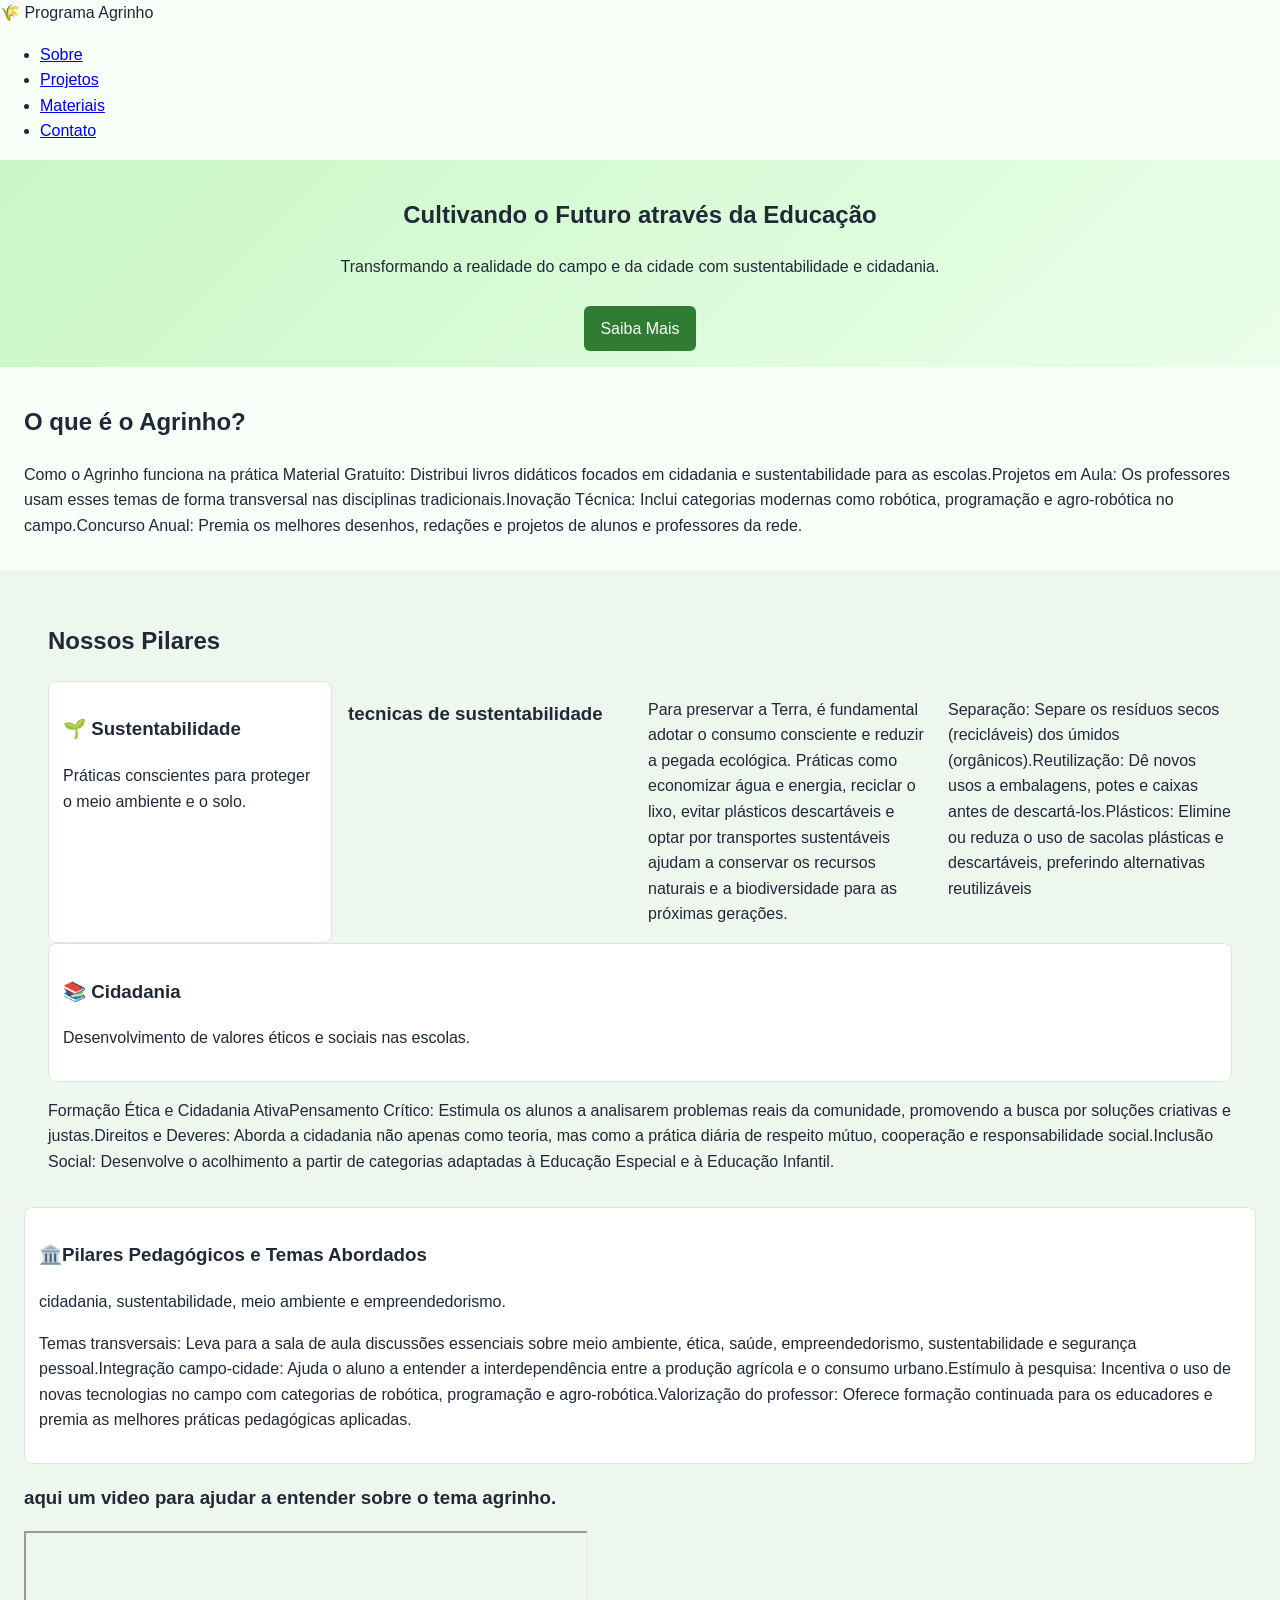
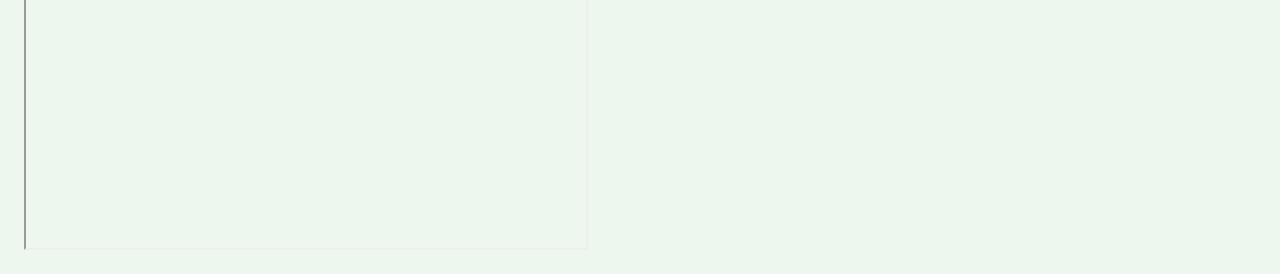
==== index.html @ cb4c1489 "Rename _!DOCTYPE html_.html to index.html" ====
<!DOCTYPE html>
<html lang="pt-BR">
<head>
    <meta charset="UTF-8">
    <meta name="viewport" content="width=device-width, initial-scale=1.0">
    <title>Programa Agrinho - Educação e Sustentabilidade</title>
    <link rel="stylesheet" href="style.css">
</head>
<body>

    <!-- Cabeçalho e Menu -->
    <header>
        <div class="logo">🌾 Programa Agrinho</div>
        <nav>
            <ul>
                <li><a href="#sobre">Sobre</a></li>
                <li><a href="#projetos">Projetos</a></li>
                <li><a href="#materiais">Materiais</a></li>
                <li><a href="#contato">Contato</a></li>
            </ul>
        </nav>
    </header>

    <!-- Banner Principal -->
    <section class="hero">
        <h1>Cultivando o Futuro através da Educação</h1>
        <p>Transformando a realidade do campo e da cidade com sustentabilidade e cidadania.</p>
        <a href="#sobre" class="btn">Saiba Mais</a>
    </section>

    <!-- Seção Sobre -->
    <section id="sobre" class="container">
        <h2>O que é o Agrinho?</h2>
        <p>Como o Agrinho funciona na prática Material Gratuito: Distribui livros didáticos focados em cidadania e sustentabilidade para as escolas.Projetos em Aula: Os professores usam esses temas de forma transversal nas disciplinas tradicionais.Inovação Técnica: Inclui categorias modernas como robótica, programação e agro-robótica no campo.Concurso Anual: Premia os melhores desenhos, redações e projetos de alunos e professores da rede.</p>
    </section>

    <!-- Seção de Projetos/Destaques -->
    <section id="projetos" class="bg-light">
        <div class="container">
            <h2>Nossos Pilares</h2>
            <div class="grid">
                <div class="card">
                    <h3>🌱 Sustentabilidade</h3>
                    <p>Práticas conscientes para proteger o meio ambiente e o solo.</p>
                </div>
                    <h3>tecnicas de sustentabilidade</h3>
                    <p>Para preservar a Terra, é fundamental adotar o consumo consciente e reduzir a pegada ecológica. Práticas como economizar água e energia, reciclar o lixo, evitar plásticos descartáveis e optar por transportes sustentáveis ajudam a conservar os recursos naturais e a biodiversidade para as próximas gerações.</p>
                    <p>Separação: Separe os resíduos secos (recicláveis) dos úmidos (orgânicos).Reutilização: Dê novos usos a embalagens, potes e caixas antes de descartá-los.Plásticos: Elimine ou reduza o uso de sacolas plásticas e descartáveis, preferindo alternativas reutilizáveis</p>
                </div>
                <div class="card">
                    <h3>📚 Cidadania</h3>
                    <p>Desenvolvimento de valores éticos e sociais nas escolas.</p>
                </div>
                <p>Formação Ética e Cidadania AtivaPensamento Crítico: Estimula os alunos a analisarem problemas reais da comunidade, promovendo a busca por soluções criativas e justas.Direitos e Deveres: Aborda a cidadania não apenas como teoria, mas como a prática diária de respeito mútuo, cooperação e responsabilidade social.Inclusão Social: Desenvolve o acolhimento a partir de categorias adaptadas à Educação Especial e à Educação Infantil.</p>    

                </div>
                <div class="card">
                    <h3>🏛️Pilares Pedagógicos e Temas Abordados</h3>
                    <p>cidadania, sustentabilidade, meio ambiente e empreendedorismo.</p>
                    <p>Temas transversais: Leva para a sala de aula discussões essenciais sobre meio ambiente, ética, saúde, empreendedorismo, sustentabilidade e segurança pessoal.Integração campo-cidade: Ajuda o aluno a entender a interdependência entre a produção agrícola e o consumo urbano.Estímulo à pesquisa: Incentiva o uso de novas tecnologias no campo com categorias de robótica, programação e agro-robótica.Valorização do professor: Oferece formação continuada para os educadores e premia as melhores práticas pedagógicas aplicadas.</p>
                </div>
                 </div>
                 <h3>aqui um video para ajudar a entender sobre o tema agrinho.</h3>
        </div>
        <iframe width="560" height="315" src="https://www.youtube.com/embed/v=JsNIxSsgQzE" title="youtube video player" fremeborder="0" allow="accelerometer; autoplay; clipboard-write; gyroscope; picture-in-picture" allowfullscreen></iframe>
    </section>
---- style.css ----
body {
  margin: 0;
  font-family: Arial, sans-serif;
  line-height: 1.6;
  color: #1f2937;
  background: #f7fff8;
}

.topbar,
.hero,
.container,
.bg-light {
  padding: 16px 24px;
}

.topbar {
  display: flex;
  justify-content: space-between;
  align-items: center;
  background: #2e7d32;
  color: #fff;
}

.topbar ul {
  display: flex;
  gap: 16px;
  list-style: none;
  margin: 0;
  padding: 0;
}

.topbar a {
  color: #fff;
  text-decoration: none;
}

.hero {
  background: linear-gradient(135deg, #c8f7c5, #eaffea);
  text-align: center;
}

.btn {
  display: inline-block;
  margin-top: 10px;
  padding: 10px 16px;
  background: #2e7d32;
  color: #fff;
  text-decoration: none;
  border-radius: 6px;
}

.grid {
  display: grid;
  grid-template-columns: repeat(auto-fit, minmax(220px, 1fr));
  gap: 16px;
}

.card {
  background: #fff;
  border: 1px solid #dbe7dc;
  border-radius: 8px;
  padding: 14px;
}

.bg-light {
  background: #edf7ee;
}
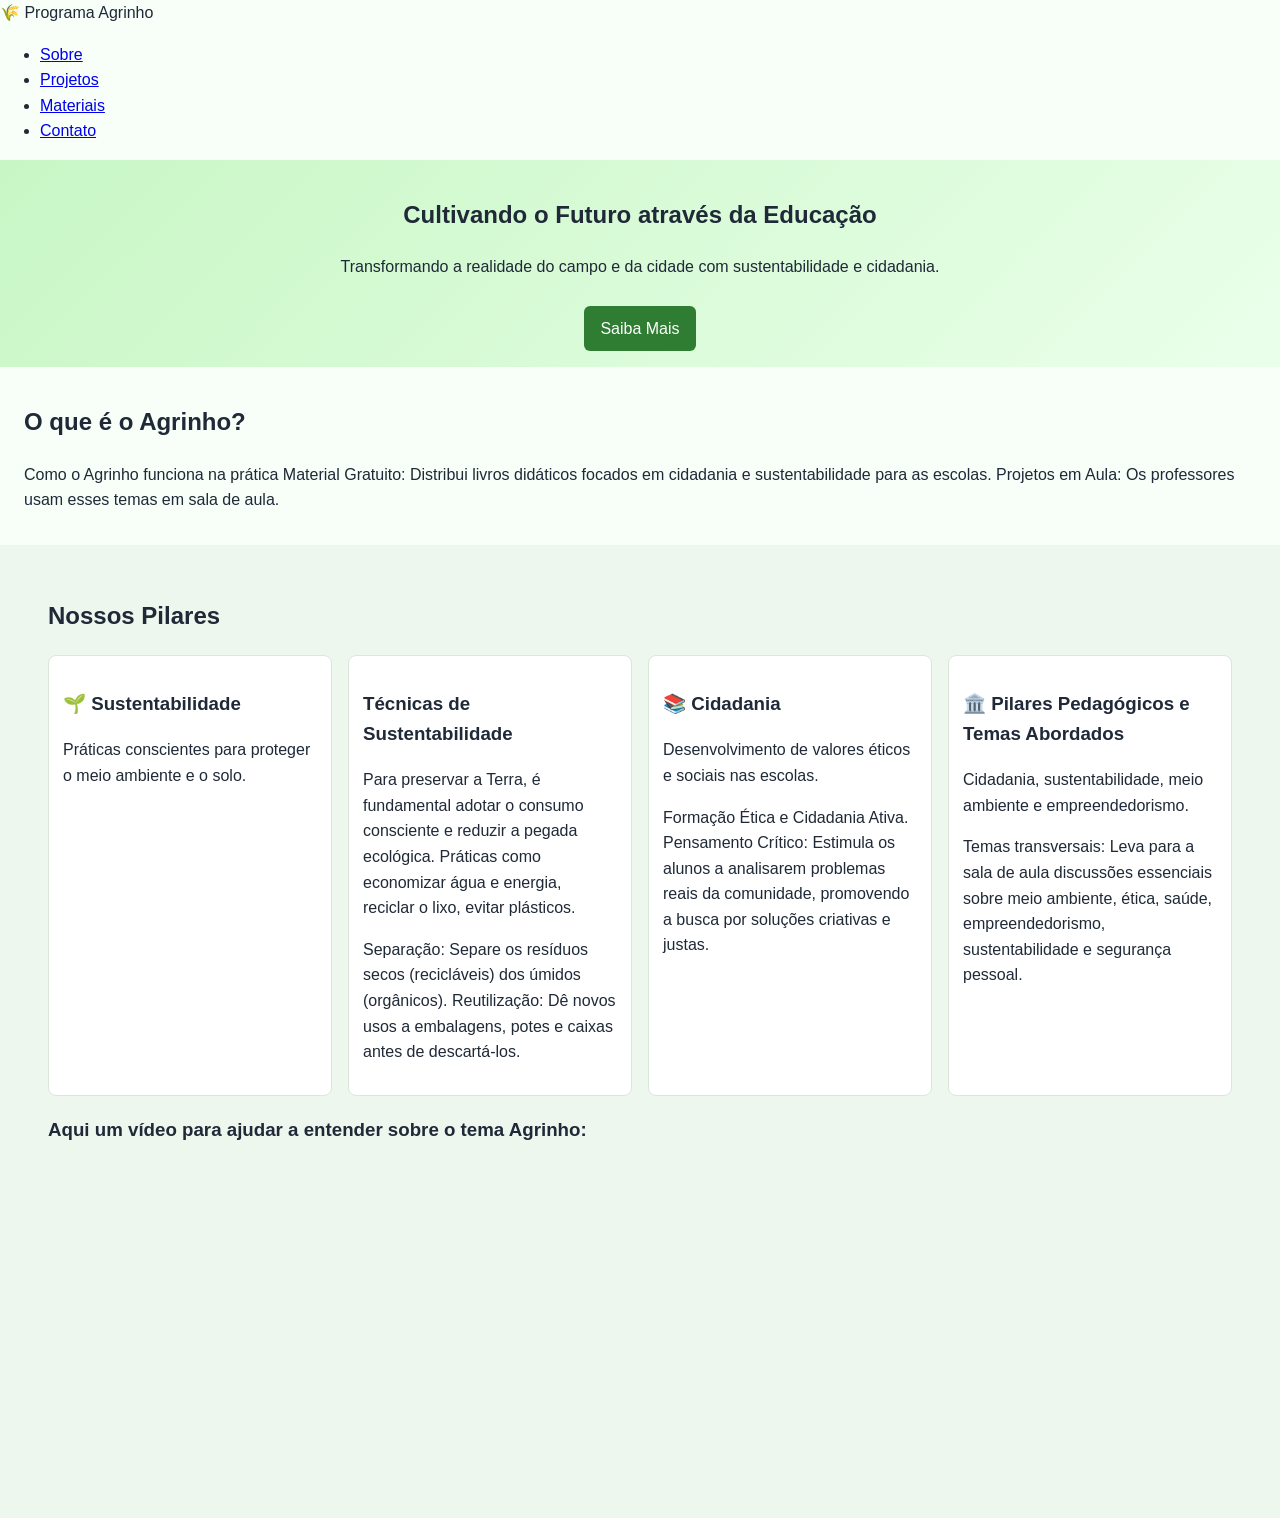
==== commit d0106fd8: "Update index.html" ====
--- a/index.html
+++ b/index.html
@@ -31,7 +31,7 @@
     <!-- Seção Sobre -->
     <section id="sobre" class="container">
         <h2>O que é o Agrinho?</h2>
-        <p>Como o Agrinho funciona na prática Material Gratuito: Distribui livros didáticos focados em cidadania e sustentabilidade para as escolas.Projetos em Aula: Os professores usam esses temas de forma transversal nas disciplinas tradicionais.Inovação Técnica: Inclui categorias modernas como robótica, programação e agro-robótica no campo.Concurso Anual: Premia os melhores desenhos, redações e projetos de alunos e professores da rede.</p>
+        <p>Como o Agrinho funciona na prática Material Gratuito: Distribui livros didáticos focados em cidadania e sustentabilidade para as escolas. Projetos em Aula: Os professores usam esses temas em sala de aula.</p>
     </section>
 
     <!-- Seção de Projetos/Destaques -->
@@ -43,26 +43,30 @@
                     <h3>🌱 Sustentabilidade</h3>
                     <p>Práticas conscientes para proteger o meio ambiente e o solo.</p>
                 </div>
-                    <h3>tecnicas de sustentabilidade</h3>
-                    <p>Para preservar a Terra, é fundamental adotar o consumo consciente e reduzir a pegada ecológica. Práticas como economizar água e energia, reciclar o lixo, evitar plásticos descartáveis e optar por transportes sustentáveis ajudam a conservar os recursos naturais e a biodiversidade para as próximas gerações.</p>
-                    <p>Separação: Separe os resíduos secos (recicláveis) dos úmidos (orgânicos).Reutilização: Dê novos usos a embalagens, potes e caixas antes de descartá-los.Plásticos: Elimine ou reduza o uso de sacolas plásticas e descartáveis, preferindo alternativas reutilizáveis</p>
+
+                <div class="card">
+                    <h3>Técnicas de Sustentabilidade</h3>
+                    <p>Para preservar a Terra, é fundamental adotar o consumo consciente e reduzir a pegada ecológica. Práticas como economizar água e energia, reciclar o lixo, evitar plásticos.</p>
+                    <p>Separação: Separe os resíduos secos (recicláveis) dos úmidos (orgânicos). Reutilização: Dê novos usos a embalagens, potes e caixas antes de descartá-los.</p>
                 </div>
+
                 <div class="card">
                     <h3>📚 Cidadania</h3>
                     <p>Desenvolvimento de valores éticos e sociais nas escolas.</p>
+                    <p>Formação Ética e Cidadania Ativa. Pensamento Crítico: Estimula os alunos a analisarem problemas reais da comunidade, promovendo a busca por soluções criativas e justas.</p>
                 </div>
-                <p>Formação Ética e Cidadania AtivaPensamento Crítico: Estimula os alunos a analisarem problemas reais da comunidade, promovendo a busca por soluções criativas e justas.Direitos e Deveres: Aborda a cidadania não apenas como teoria, mas como a prática diária de respeito mútuo, cooperação e responsabilidade social.Inclusão Social: Desenvolve o acolhimento a partir de categorias adaptadas à Educação Especial e à Educação Infantil.</p>    
 
+                <div class="card">
+                    <h3>🏛️ Pilares Pedagógicos e Temas Abordados</h3>
+                    <p>Cidadania, sustentabilidade, meio ambiente e empreendedorismo.</p>
+                    <p>Temas transversais: Leva para a sala de aula discussões essenciais sobre meio ambiente, ética, saúde, empreendedorismo, sustentabilidade e segurança pessoal.</p>
                 </div>
-                <div class="card">
-                    <h3>🏛️Pilares Pedagógicos e Temas Abordados</h3>
-                    <p>cidadania, sustentabilidade, meio ambiente e empreendedorismo.</p>
-                    <p>Temas transversais: Leva para a sala de aula discussões essenciais sobre meio ambiente, ética, saúde, empreendedorismo, sustentabilidade e segurança pessoal.Integração campo-cidade: Ajuda o aluno a entender a interdependência entre a produção agrícola e o consumo urbano.Estímulo à pesquisa: Incentiva o uso de novas tecnologias no campo com categorias de robótica, programação e agro-robótica.Valorização do professor: Oferece formação continuada para os educadores e premia as melhores práticas pedagógicas aplicadas.</p>
-                </div>
-                 </div>
-                 <h3>aqui um video para ajudar a entender sobre o tema agrinho.</h3>
+            </div>
+
+            <h3>Aqui um vídeo para ajudar a entender sobre o tema Agrinho:</h3>
+            <iframe width="560" height="315" src="https://www.youtube.com/embed/JsNIxSsgQzE" title="youtube video player" frameborder="0" allow="accelerometer; autoplay; clipboard-write; gyroscope; picture-in-picture" allowfullscreen></iframe>
         </div>
-        <iframe width="560" height="315" src="https://www.youtube.com/embed/v=JsNIxSsgQzE" title="youtube video player" fremeborder="0" allow="accelerometer; autoplay; clipboard-write; gyroscope; picture-in-picture" allowfullscreen></iframe>
     </section>
 
- 
+</body>
+</html>
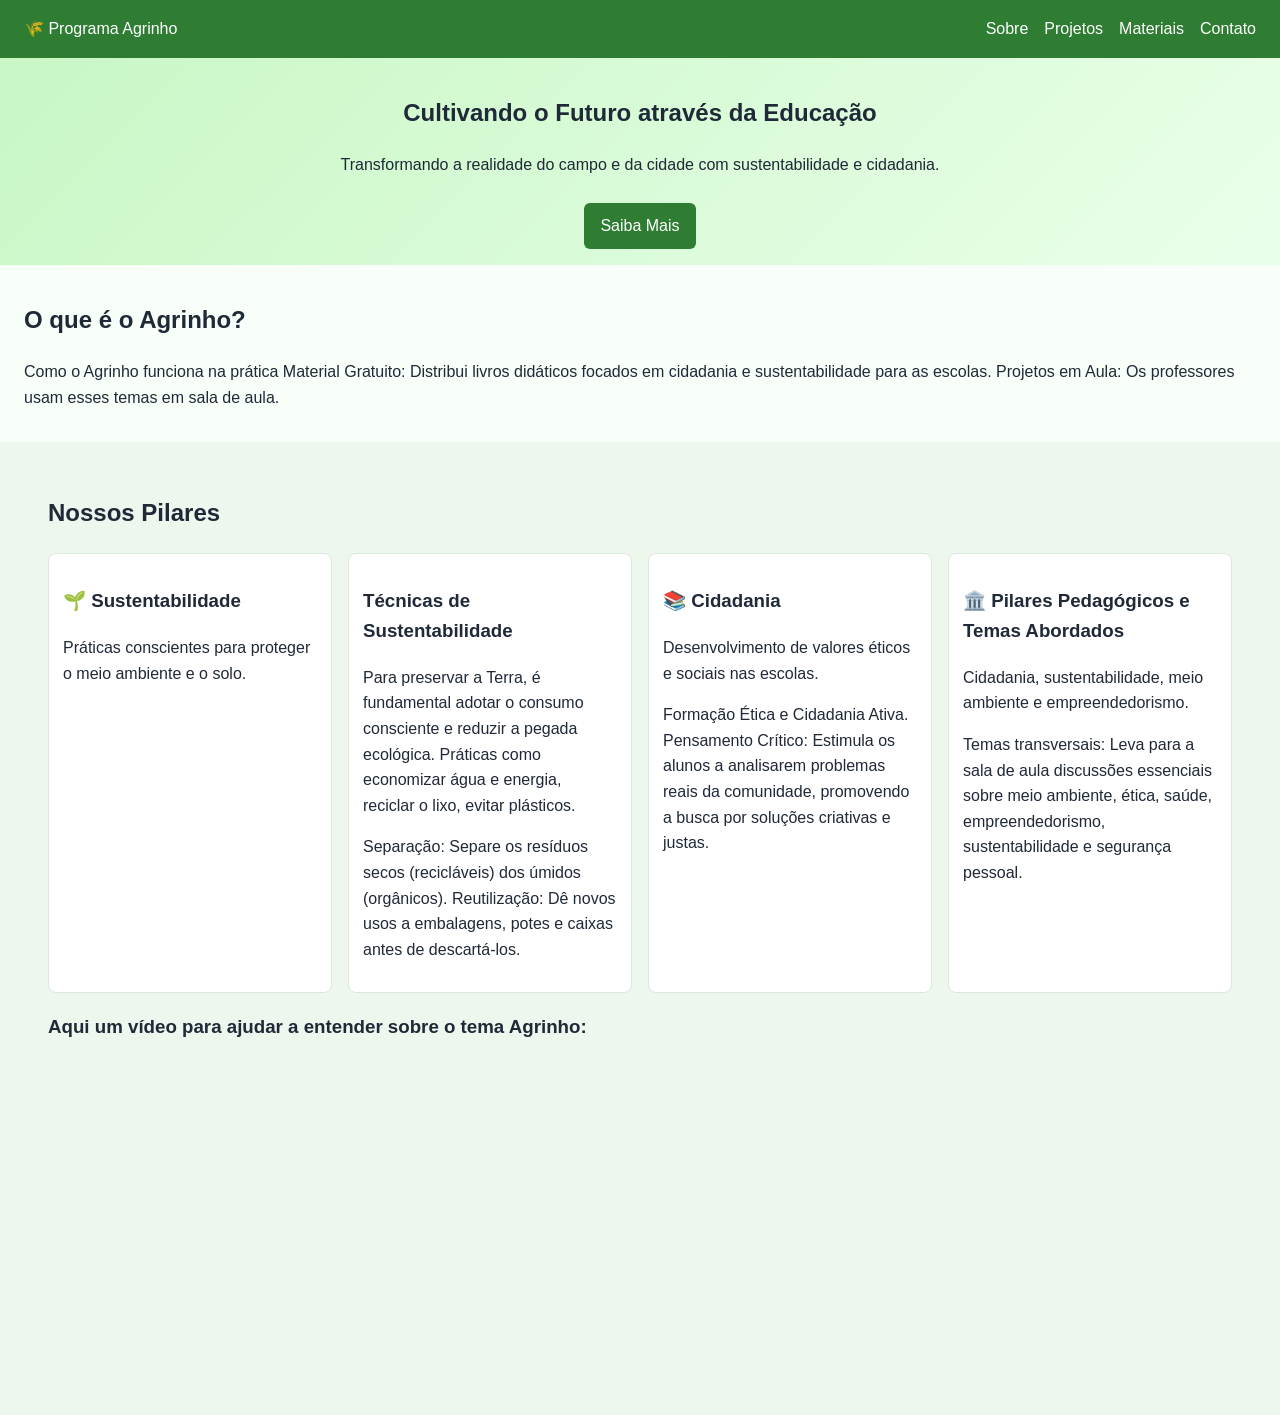
==== commit 00e0c26c: "Update index.html" ====
--- a/index.html
+++ b/index.html
@@ -9,7 +9,7 @@
 <body>
 
     <!-- Cabeçalho e Menu -->
-    <header>
+    <header class="topbar">
         <div class="logo">🌾 Programa Agrinho</div>
         <nav>
             <ul>
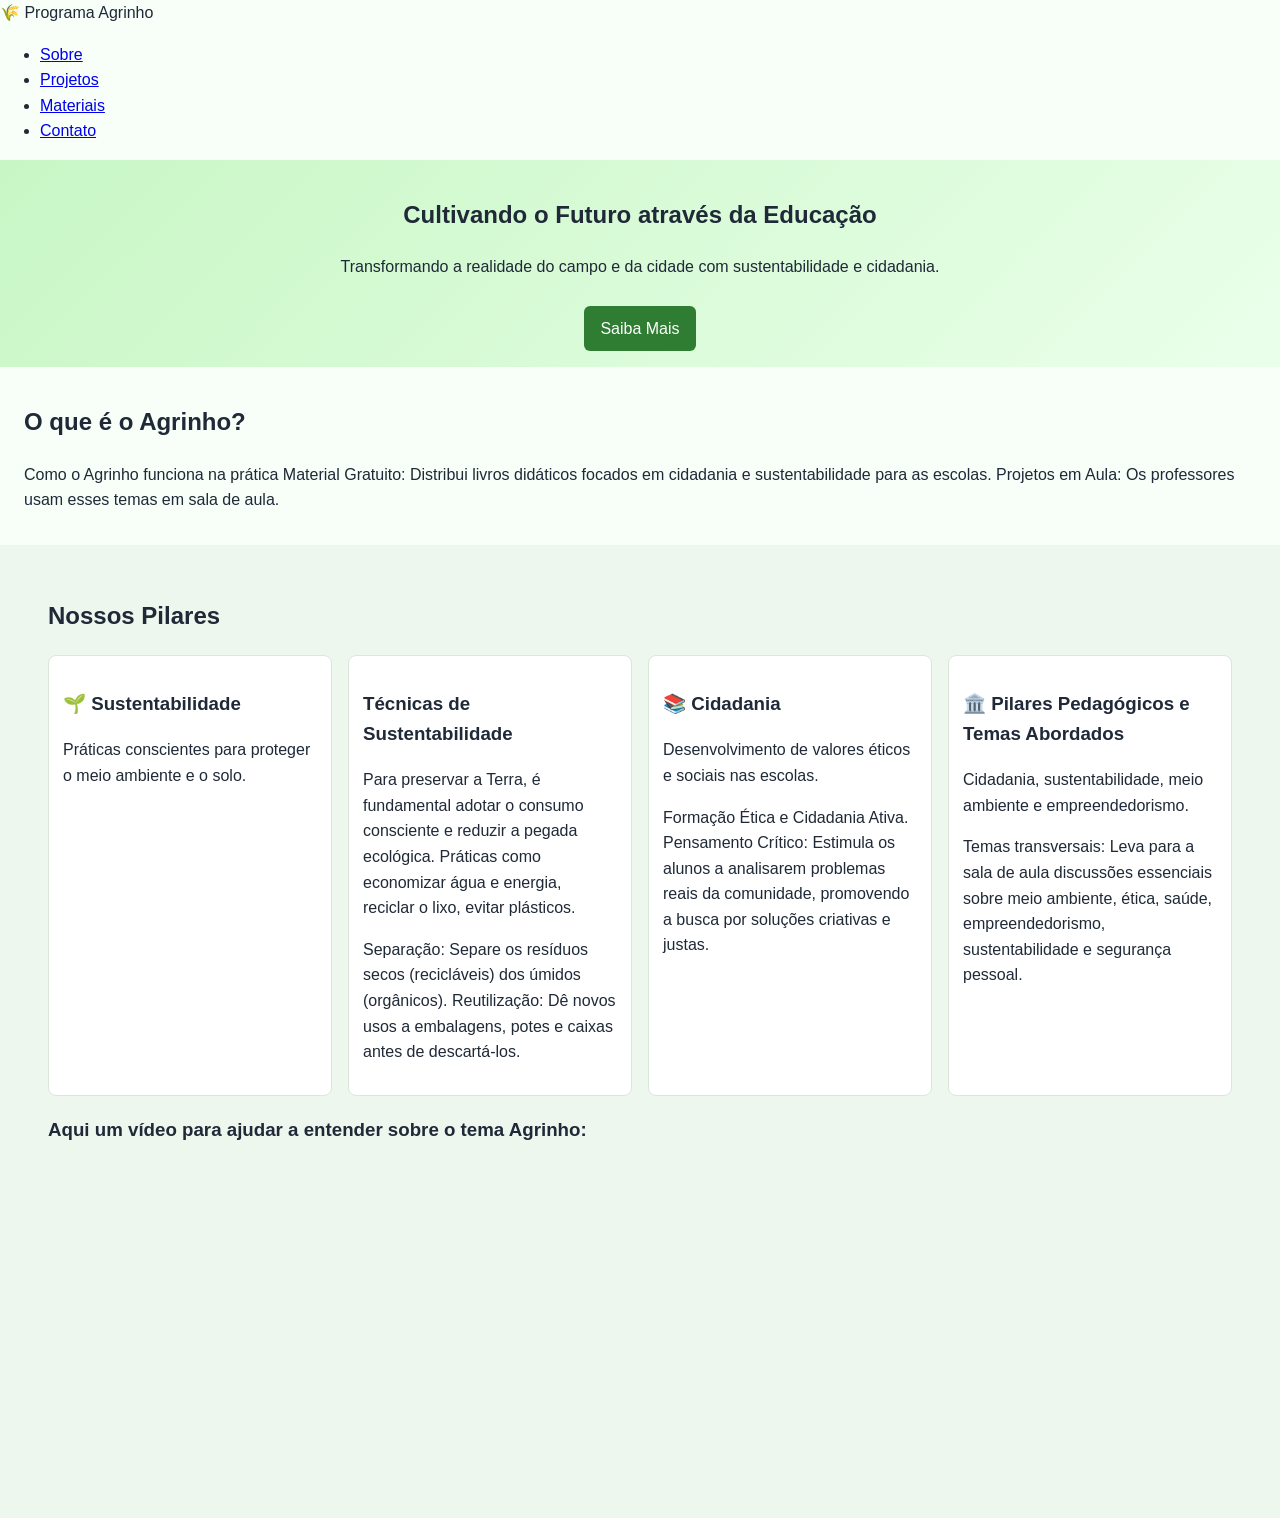
==== commit ec910c94: "Update index.html" ====
--- a/index.html
+++ b/index.html
@@ -9,7 +9,7 @@
 <body>
 
     <!-- Cabeçalho e Menu -->
-    <header class="topbar">
+    <header>
         <div class="logo">🌾 Programa Agrinho</div>
         <nav>
             <ul>
